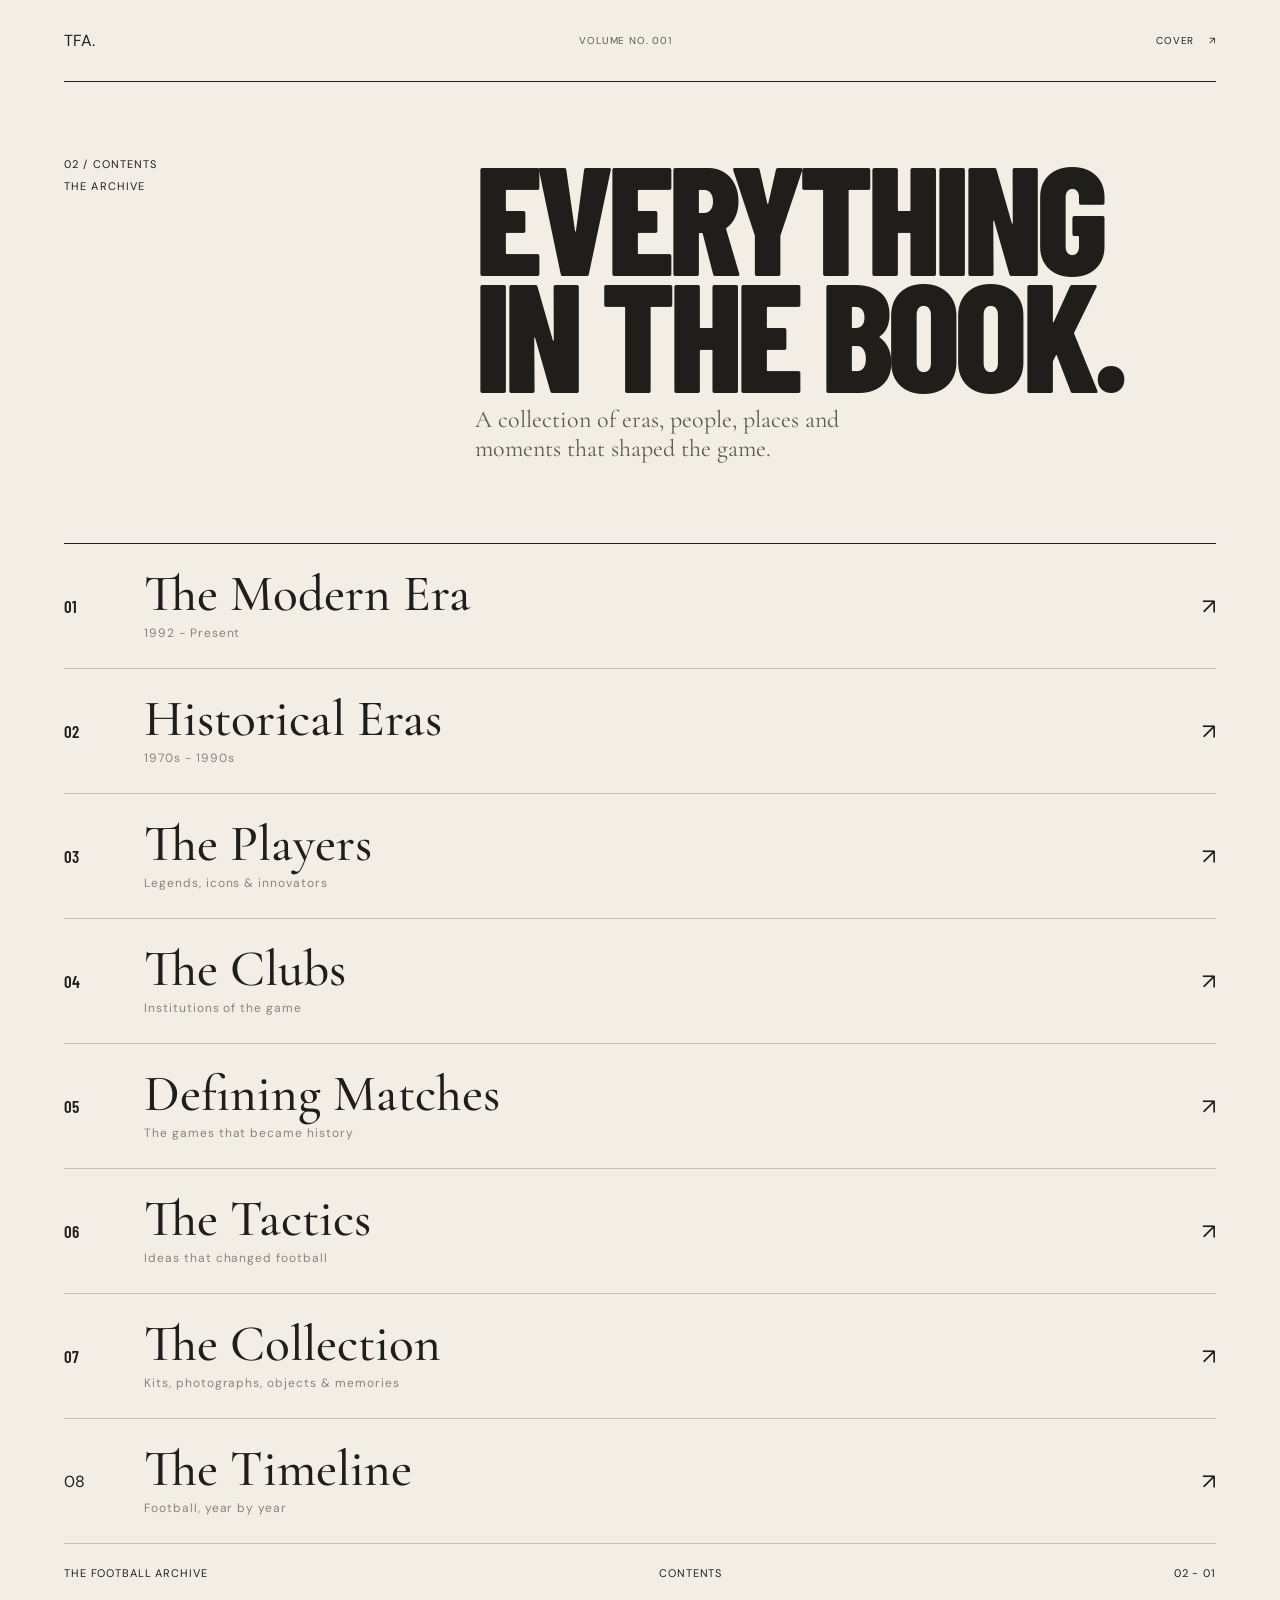
==== pages/contents.html @ 14bd8df9 "Fix project structure" ====
<!DOCTYPE html>
<html lang="en">

<head>
    <meta charset="UTF-8">
    <meta name="viewport" content="width=device-width, initial-scale=1.0">
    <title>Contents | The Football Archive</title>
    <link rel="preconnect" href="https://fonts.googleapis.com">
    <link rel="preconnect" href="https://fonts.gstatic.com" crossorigin>
    <link
        href="https://fonts.googleapis.com/css2?family=Barlow+Condensed:wght@400;500;600;700;800&family=Cormorant+Garamond:ital,wght@0,400;0,500;0,600;1,400;1,500;1,600&family=DM+Sans:wght@400;500;600;700&display=swap"
        rel="stylesheet">

    <link rel="stylesheet" href="../css/responsive.css">
    <link rel="stylesheet" href="../css/variables.css">
    <link rel="stylesheet" href="../css/style.css">
</head>

<body>
    <main class="contents-page">
        <header class="masthead">
            <a href="../index.html" class="brand">TFA.</a>
            <span class="masthead-note">
                Volume No. 001
            </span>
            <a href="../index.html" class="contents-link">
                Cover <span>↗</span>
            </a>
        </header>

        <section class="contents-intro">
            <div class="contents-kicker">
                <span>02 / CONTENTS</span>
                <span>THE ARCHIVE</span>
            </div>
            <h1>
                Everything <span>in the book.</span>
            </h1>
            <p>
                A collection of eras, people, places and moments that shaped the game.
            </p>
        </section>
        <nav class="contents-list">
            <a href="modern-era.html" class="contents-item">
                <span class="contents-number">01</span>
                <div class="contents-title">
                    <h2>The Modern Era</h2>
                    <p>1992 - Present</p>
                </div>
                <span class="contents-arrow">↗</span>
            </a>
            <a href="historical-eras.html" class="contents-item">
                <span class="contents-number">02</span>
                <div class="contents-title">
                    <h2>Historical Eras</h2>
                    <p>1970s - 1990s</p>
                </div>
                <span class="contents-arrow">↗</span>
            </a>
            <a href="players.html" class="contents-item">
                <span class="contents-number">03</span>
                <div class="contents-title">
                    <h2>The Players</h2>
                    <p>Legends, icons & innovators</p>
                </div>
                <span class="contents-arrow">↗</span>
            </a>
            <a href="clubs.html" class="contents-item">
                <span class="contents-number">04</span>
                <div class="contents-title">
                    <h2>The Clubs</h2>
                    <p>Institutions of the game</p>
                </div>
                <span class="contents-arrow">↗</span>
            </a>
            <a href="matches.html" class="contents-item">
                <span class="contents-number">05</span>
                <div class="contents-title">
                    <h2>Defining Matches</h2>
                    <p>The games that became history</p>
                </div>
                <span class="contents-arrow">↗</span>
            </a>
            <a href="tactics.html" class="contents-item">
                <span class="contents-number">06</span>
                <div class="contents-title">
                    <h2>The Tactics</h2>
                    <p>Ideas that changed football</p>
                </div>
                <span class="contents-arrow">↗</span>
            </a>
            <a href="collection.html" class="contents-item">
                <span class="contents-number">07</span>
                <div class="contents-title">
                    <h2>The Collection</h2>
                    <p>Kits, photographs, objects & memories</p>
                </div>
                <span class="contents-arrow">↗</span>
            </a>
            <a href="timeline.html" class="contents-item">
                <span class="contents-title">08</span>
                <div class="contents-title">
                    <h2>The Timeline</h2>
                    <p>Football, year by year</p>
                </div>
                <span class="contents-arrow">↗</span>
            </a>
        </nav>

        <footer class="book-footer">
            <span>THE FOOTBALL ARCHIVE</span>
            <span>CONTENTS</span>
            <span>02 - 01</span>
        </footer>
    </main>
</body>

</html>
---- css/responsive.css ----
@media (max-width: 700px) {
    :root {
        --page-padding: 24px;
    }
    .masthead {
        height: 75px;
    }
    .brand {
        font-size: 27px;
    }
    .masthead-note {
        display: none;
    }
    .contents-link {
        font-size: 9px;
    }
    .cover-title {
        padding-top: 30px;
    }
    .cover-title h1 {
        margin-top: 45px;
        font-size: clamp(69px, 15.8vw, 112px);
        line-height: 0.82;
        letter-spacing: -0.04em;
    }
    .title-bottom {
        gap: 15px;
        margin-top: 25px;
        font-size: 8px;
        line-height: 1.5;
    }
    .title-bottom p:last-child {
        max-width: 125px;
        text-align: right;
    }
    .cover-feature {
        display: flex;
        flex-direction: column;
        /* gap: 0; */
        padding: 25px 0 40px;
    }
    .cover-photograph img {
        min-height: 0;
        height: auto;
        aspect-ratio: 0.95;
    }
    .cover-photograph figcaption {
        font-size: 8px;
    }
    .cover-description {
        padding-top: 45px;
    }
    .description-number {
        font-size: 9px;
    }
    .cover-description h2 {
        margin-top: 25px;
        font-size: clamp(48px, 12vw, 65px);
    }
    .cover-description p {
        max-width: 100%;
        font-size: 20px;
        margin-top: 22px;
    }
    .enter-link {
        margin-top: 35px;
        padding: 20px 0;
    }
    .cover-footer {
        gap: 10px;
        font-size: 7px;
    }
    .cover-footer span:nth-child(2) {
        max-width: 120px;
        text-align: center;
    }
}

@media (max-width: 370px) {
    :root {
        --page-padding: 19px;
    }
    .cover-title h1 {
        font-size: 15.5vw;
    }
    .edition-label {
        font-size: 7px;
    }
}

/* contents page */
@media (max-width: 700px) {
    .contents-intro {
        display: block;
        padding: 50px 0 55px;
    }
    .contents-kicker {
        margin-bottom: 45px;
        font-size: 8px;
    }
    .contents-intro h1 {
        font-size: 21vw;
    }
    .contents-intro p {
        margin-top: 30px;
        font-size: 20px;
    }
    .contents-item {
        grid-template-columns: 42px 1fr 25px;
        min-height: 1px;
    }
}
---- css/variables.css ----
:root {
  --paper: #f2eee5;
  --paper-dark: #e9e3d7;
  --ink: #201e1b;
  --ink-light: #5e5951;
  --muted: #8a8378;
  --burgundy: #812b38;
  --burgundy-dark: #61202b;
  --rule: #c8c0b3;

  --display: "Barlow Condensed", sans-serif;
  --serif: "Cormorant Garamond", serif;
  --sans: "DM Sans", sans-serif;

  --page-width: 1500px;
  --page-padding: clamp(24px, 5vw, 76px);
}
---- css/style.css ----
* {
    margin: 0;
    padding: 0;
    box-sizing: border-box;
}

html {
    scroll-behavior: smooth;
}

body {
    min-width: 320px;
    background: var(--paper);
    color: var(--ink);
    font-family: var(--sans);
    -webkit-font-smoothing: antialised,
}

a {
    color: inherit;
    text-decoration: none;
}

img {
    display: block;
    width: 100%;
}

.book-cover {
    max-width: var(--page-width);
    margin: 0 auto;
    padding: 0 var(--page-padding);
}

.masthead {
    height: 82px;
    display: flex;
    align-items: center;
    justify-content: space-between;
    border-bottom: 1px solid var(--ink);
}

.masthead-note, .contents-link {
    font-size: 10px;
    text-transform: uppercase;
    letter-spacing: 0.08em;
}

.masthead-note {
    color: var(--ink-light);
}

.contents-link {
    display: flex;
    align-items: center;
    gap: 15px;
    color: var(--burgundry);
}

.cover-title {
    padding-top: 35px;
}

.edition-label, .title-bottom {
    display: flex;
    justify-content: space-between;
    align-items: center;
    font-size: 10px;
    letter-spacing: 0.09em;
    text-transform: uppercase;
}

.edition-label {
    color: var(--burgundry);
}

.cover-title h1 {
    margin-top: 35px;
    font-family: var(--display);
    font-size: clamp(90px, 13.5vw, 190px);
    font-weight: 800;
    line-height: 0.76;
    letter-spacing: -0.045em;
    text-transform: uppercase;
}

.cover-title h1 span {
    display: block;
    color: var(--burgundry);
}

.title-period {
    display: inline !important;
    color: var(--ink) !important;
}

.title-bottom {
    margin-top: 35px;
    padding-bottom: 20px;
    border-bottom: 1px solid var(--ink);
    color: var(--ink-light);
}

.cover-feature {
    display: grid;
    grid-template-columns: 1.5fr 0.75fr;
    gap: clamp(35px, 7vw, 105px);
    padding: 35px 0 55px;
}

.cover-photograph img {
    height: 100%;
    min-height: 360px;
    max-height: 490px;
    object-fit: cover;
    object-position: center;
    filter: grayscale(100%);
}

.cover-photograph figcaption {
    display: flex;
    justify-content: space-between;
    gap: 15px;
    padding-top: 12px;
    color: var(--muted);
    font-size: 12px;
    letter-spacing: 0.08em;
}

.cover-description {
    display: flex;
    flex-direction: column;
    align-items: flex-start;
    padding: 10px 0;
}

.description-number {
    color: var(--burgundry);
    font-size: 11px;
    letter-spacing: 0.1em;
}

.cover-description h2 {
    font-family: var(--serif);
    font-weight: 520;
    font-size: clamp(43px, 4.3vw, 66px);
    margin-top: 55px;
    line-height: 0.93;
}

.cover-description h2 span {
    display: block;
    color: var(--burgundry);
    font-style: italic;
}

.cover-description p {
    max-width: 310px;
    margin-top: 30px;
    color: var(--ink-light);
    font-family: var(--serif);
    font-size: 21px;
    line-height: 1.35;
}

.enter-link {
    display: flex;
    justify-content: space-between;
    align-items: center;
    width: 100%;
    padding: 10px 0;
    margin-top: auto;
    border-bottom: 1px solid var(--ink);
    color: var(--burgundry);
    font-size: 13px;
    letter-spacing: 0.06em;
    text-transform: uppercase;
}

.enter-link span {
    font-size: 20px;
    transition: transform 180ms ease;
}

.enter-link:hover span {
    transform: translateX(6px);
}

.cover-footer {
    display: flex;
    justify-content: space-between;
    padding: 19px 0;
    border-top: 1px solid var(--ink);
    color: var(--ink-light);
    font-size: 11px;
    letter-spacing: 0.08em;
}




/* contents styling */
.contents-page {
    max-width: var(--page-width);
    min-height: 100vh;
    margin: 0 auto;
    padding: 0 var(--page-padding);
}

.contents-intro {
    display: grid;
    grid-template-columns: 1fr 2fr;
    gap: 40px;
    padding: 75px 0 80px;
}

.contents-kicker {
    display: flex;
    flex-direction: column;
    gap: 8px;
    color: var(--burgundry);
    font-size: 11px;
    letter-spacing: 0.1em;
    text-transform: uppercase;
}

.contents-intro h1 {
    font-family: var(--display);
    font-weight: 800;
    font-size: clamp(80px, 12vw, 170px);
    line-height: 0.76;
    text-transform: uppercase;
    letter-spacing: -0.045em;
}

.contents-intro h1 span {
    display: block;
    color: var(--burgundry);
}

.contents-intro p {
    grid-column: 2;
    max-width: 430px;
    margin-top: -25px;
    font-family: var(--serif);
    font-size: 24px;
    color: var(--ink-light);
}

.contents-list {
    border-top: 1px solid var(--ink);
}

.contents-item {
    display: grid;
    grid-template-columns: 80px 1fr 40px;
    align-items: center;
    min-height: 125px;
    border-bottom: 1px solid var(--rule);
    transition: padding 180ms ease, background 180ms ease;
}

.contents-item:hover {
    padding: 0 18px;
    background: var(--paper-dark);
}

.contents-number {
    color: var(--burgundry);
    font-family: var(--display);
    font-size: 17px;
    font-weight: 600;
}

.contents-title h2 {
    font-family: var(--serif);
    font-weight: 500;
    line-height: 0.9;
    font-size: clamp(32px, 4vw, 55px);
}

.contents-title p {
    color: var(--muted);
    /* text-transform: uppercase; */
    margin-top: 8px;
    font-size: 12px;
    letter-spacing: 0.08em;
}

.contents-arrow {
    color: var(--burgundry);
    text-align: right;
    font-size: 22px;
}

.book-footer {
    display: flex;
    justify-content: space-between;
    color: var(--ink);
    padding: 22px 0;
    font-size: 11px;
    letter-spacing: 0.08em;
}
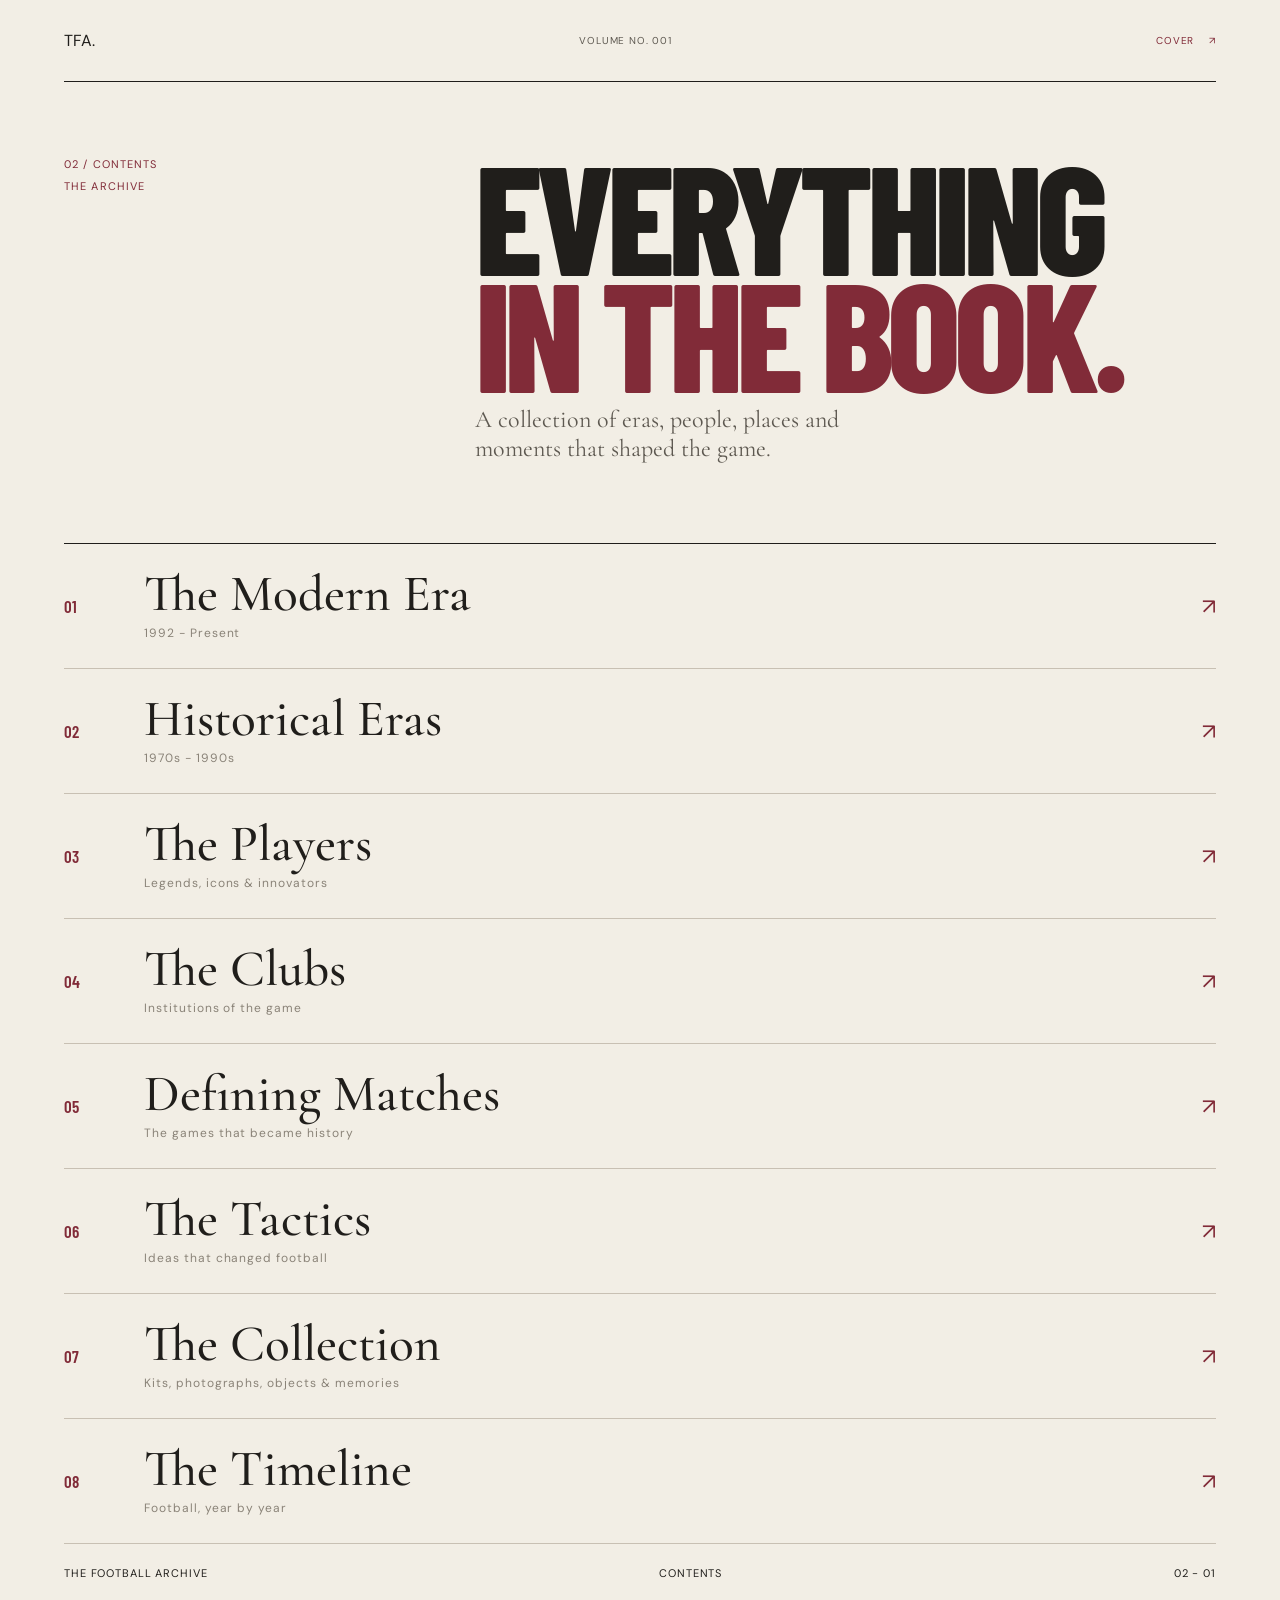
==== commit f9aab09d: "feat: enhance modern era page with new layout and styling" ====
--- a/pages/contents.html
+++ b/pages/contents.html
@@ -98,7 +98,7 @@
                 <span class="contents-arrow">↗</span>
             </a>
             <a href="timeline.html" class="contents-item">
-                <span class="contents-title">08</span>
+                <span class="contents-number">08</span>
                 <div class="contents-title">
                     <h2>The Timeline</h2>
                     <p>Football, year by year</p>
--- a/css/responsive.css
+++ b/css/responsive.css
@@ -107,6 +107,41 @@
     }
     .contents-item {
         grid-template-columns: 42px 1fr 25px;
-        min-height: 1px;
+        min-height: 105px;
+    }
+    .contents-item:hover {
+        padding: 0 18px;
+        background: transparent;
+    }
+    .contents-number {
+        font-size: 17px;
+        font-family: var(--display);
+        color: var(--burgundy);
+        font-weight: 600;
+    }
+    .contents-title h2 {
+        font-family: var(--serif);
+        font-weight: 500;
+        line-height: 0.9;
+        font-size: clamp(32px, 4vw, 55px);
+    }
+    .contents-title p {
+        color: var(--muted);
+        margin-top: 8px;
+        font-size: 8px;
+        letter-spacing: 0.08em;
+    }
+    .contents-arrow {
+        color: var(--burgundy);
+        text-align: right;
+        font-size: 22px;
+    }
+    .book-footer {
+        display: flex;
+        justify-content: space-between;
+        color: var(--ink-light);
+        padding: 22px 0;
+        font-size: 9px;
+        letter-spacing: 0.08em;
     }
 }
--- a/css/style.css
+++ b/css/style.css
@@ -54,7 +54,7 @@
     display: flex;
     align-items: center;
     gap: 15px;
-    color: var(--burgundry);
+    color: var(--burgundy);
 }
 
 .cover-title {
@@ -71,7 +71,7 @@
 }
 
 .edition-label {
-    color: var(--burgundry);
+    color: var(--burgundy);
 }
 
 .cover-title h1 {
@@ -86,7 +86,7 @@
 
 .cover-title h1 span {
     display: block;
-    color: var(--burgundry);
+    color: var(--burgundy);
 }
 
 .title-period {
@@ -135,7 +135,7 @@
 }
 
 .description-number {
-    color: var(--burgundry);
+    color: var(--burgundy);
     font-size: 11px;
     letter-spacing: 0.1em;
 }
@@ -150,7 +150,7 @@
 
 .cover-description h2 span {
     display: block;
-    color: var(--burgundry);
+    color: var(--burgundy);
     font-style: italic;
 }
 
@@ -171,7 +171,7 @@
     padding: 10px 0;
     margin-top: auto;
     border-bottom: 1px solid var(--ink);
-    color: var(--burgundry);
+    color: var(--burgundy);
     font-size: 13px;
     letter-spacing: 0.06em;
     text-transform: uppercase;
@@ -218,7 +218,7 @@
     display: flex;
     flex-direction: column;
     gap: 8px;
-    color: var(--burgundry);
+    color: var(--burgundy);
     font-size: 11px;
     letter-spacing: 0.1em;
     text-transform: uppercase;
@@ -235,7 +235,7 @@
 
 .contents-intro h1 span {
     display: block;
-    color: var(--burgundry);
+    color: var(--burgundy);
 }
 
 .contents-intro p {
@@ -266,7 +266,7 @@
 }
 
 .contents-number {
-    color: var(--burgundry);
+    color: var(--burgundy);
     font-family: var(--display);
     font-size: 17px;
     font-weight: 600;
@@ -288,7 +288,7 @@
 }
 
 .contents-arrow {
-    color: var(--burgundry);
+    color: var(--burgundy);
     text-align: right;
     font-size: 22px;
 }
@@ -303,6 +303,130 @@
 }
 
 
-
-
-
+/* modern era page */
+.modern-page {
+    max-width: var(--page-width);
+    margin: 0 auto;
+    padding: 0 var(--page-padding);
+}
+
+.modern-masthead .brand {
+    font-family: var(--display);
+    font-weight: 800;
+    font-size: 27px;
+    letter-spacing: -0.05em;
+}
+
+.modern-hero {
+    padding-top: 16px;
+}
+
+.modern-hero-top {
+    display: flex;
+    justify-content: space-between;
+    align-items: center;
+    gap: 12px;
+    font-size: 11px;
+    letter-spacing: 0.1em;
+    color: var(--burgundy);
+    padding: 10px 0 14px;
+}
+
+.modern-hero-content {
+    position: relative;
+    min-height: 570px;
+    overflow: hidden;
+    color: var(--paper); 
+    background: #211e1b;
+}
+
+.modern-hero-copy {
+    position: relative;
+    z-index: 2;
+    width: 100%;
+    padding: 60px 38px 35px;
+}
+
+.modern-hero-label {
+    display: block;
+    margin-bottom: 38px;
+    color: #d4b7a8;
+    font-size: 9px;
+    letter-spacing: 0.15em;
+}
+
+.modern-hero-copy h1 {
+    position: relative;
+    z-index: 2;
+    width: 85%;
+    font-family: var(--display);
+    font-weight: 800;
+    font-size: clamp(95px, 13vw, 180px);
+    letter-spacing: -0.065em;
+    line-height: 0.76;
+}
+
+.modern-hero-copy h1 span:first-child {
+    display: block;
+    color: #c8a69a;
+}
+
+.modern-hero-copy h1 .modern-period {
+    display: inline;
+    color: var(--burgundy);
+}
+
+.modern-hero-image {
+    position: absolute;
+    top: 0;
+    right: 0;
+    width: 57%;
+    height: 100%;
+}
+
+.modern-hero-image img {
+    height: 100%;
+    width: 100%;
+    object-fit: cover;
+    object-position: center;
+    /* filter: grayscale(100%) contrast(1.1); */
+}
+
+.modern-hero-image::after {
+    position: absolute;
+    inset: 0;
+    content: "";
+    background: linear-gradient(90deg, #211e1b 0%, rgba(33, 30, 27, 0.55) 25%, rgba(33, 30, 27, 0.05) 100%);
+}
+
+.modern-hero-image figcaption {
+    position: absolute;
+    z-index: 2;
+    right: 20px;
+    bottom: 20px;
+    left: 20px;
+    color: var(--paper-dark);
+    display: flex;
+    justify-content: space-between;
+    gap: 12px;
+    font-size: 12px;
+    letter-spacing: 0.1em;
+}
+
+.modern-hero-bottom {
+    display: flex;
+    justify-content: space-between;
+    align-items: center;
+    width: 75%;
+    margin-top: 48px;
+    padding-top: 12px;
+    font-size: 11px;
+    letter-spacing: 0.12em;
+    color: var(--paper-dark);
+    border-top: 1px solid var(--paper-dark);
+}
+
+
+
+
+
